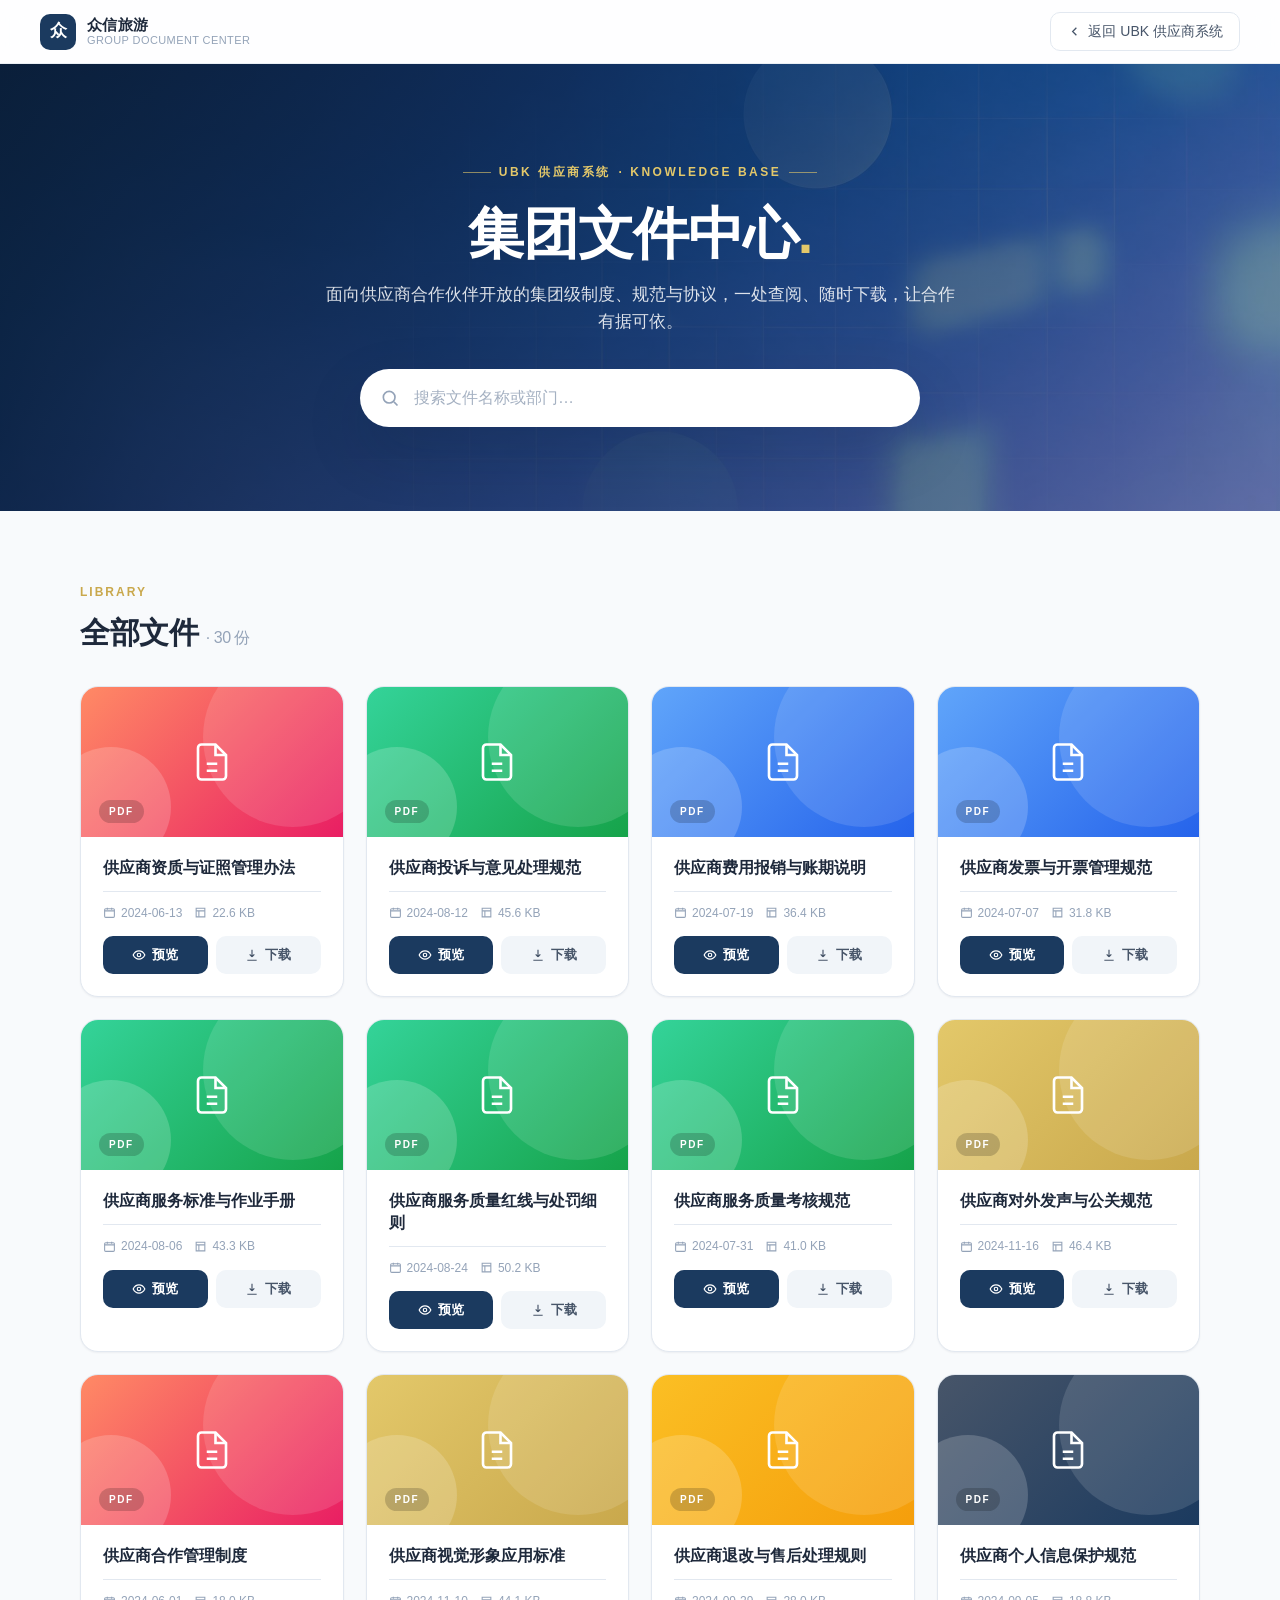
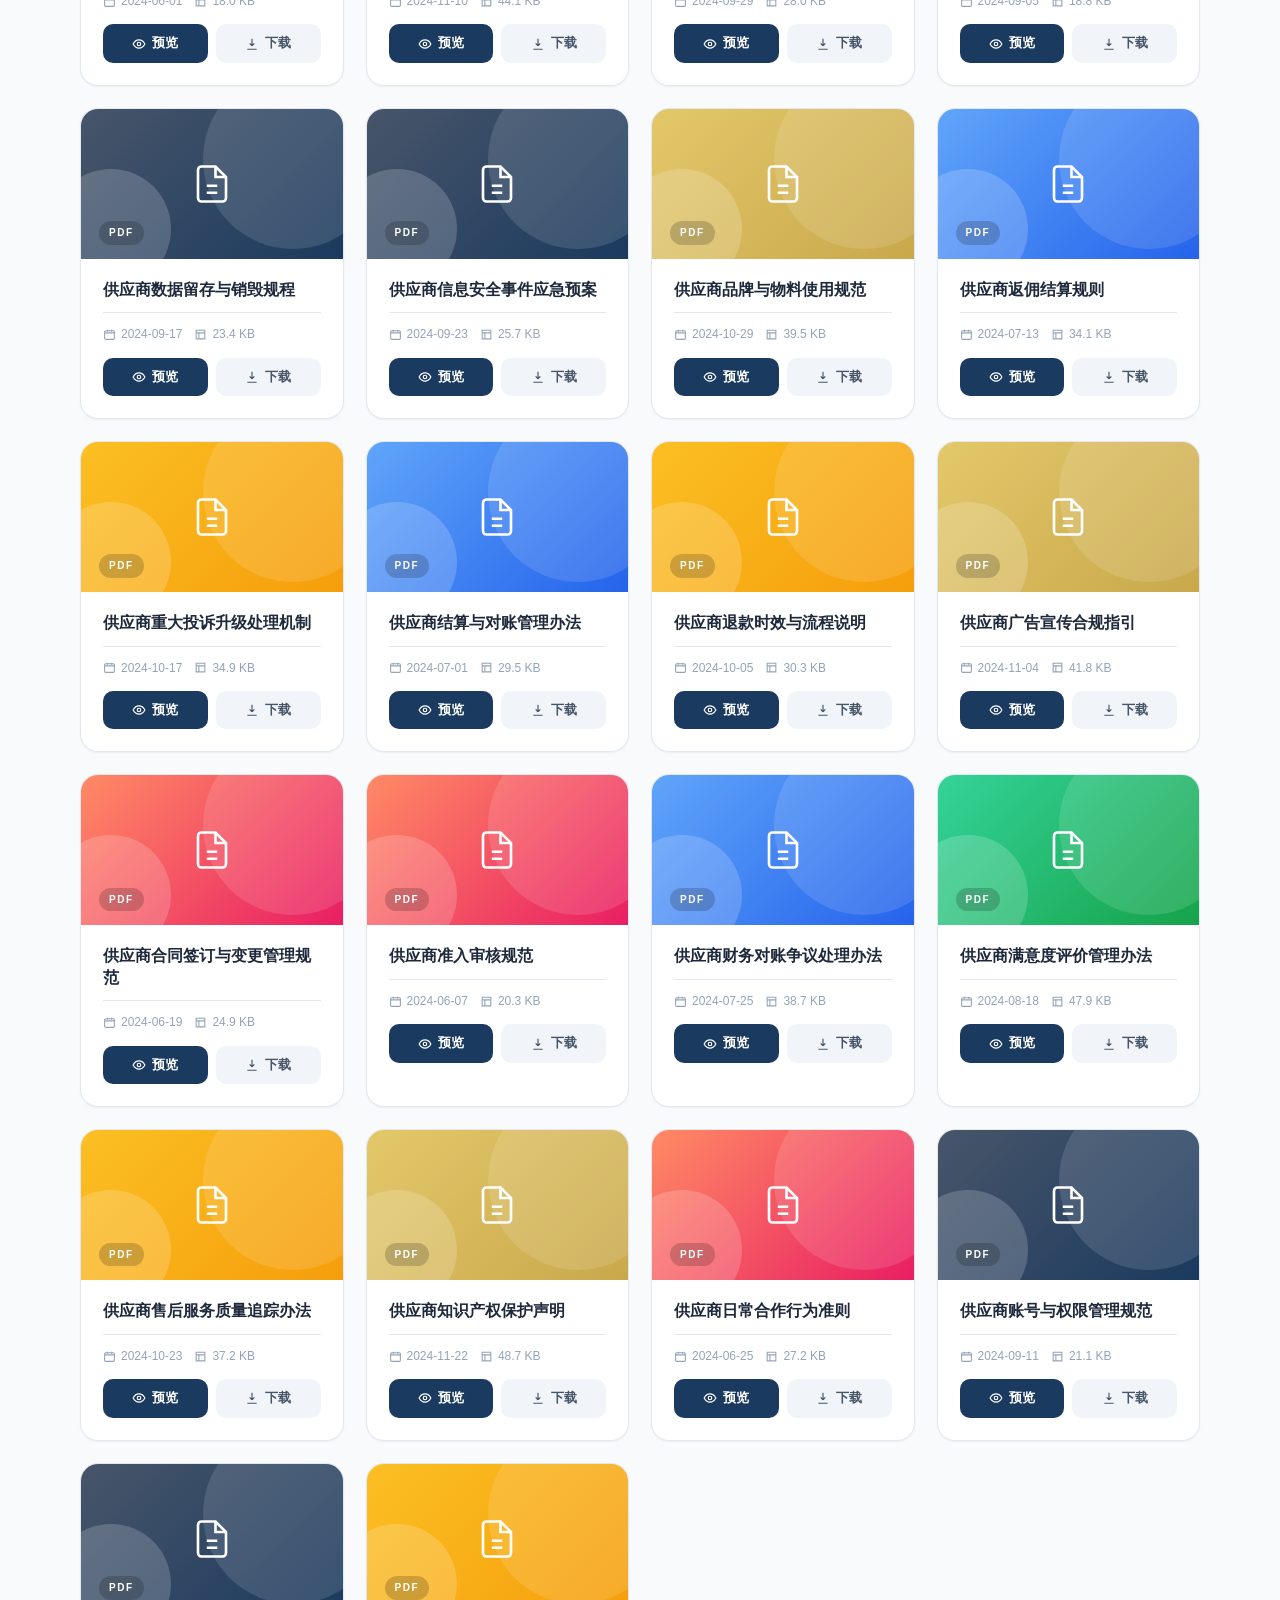
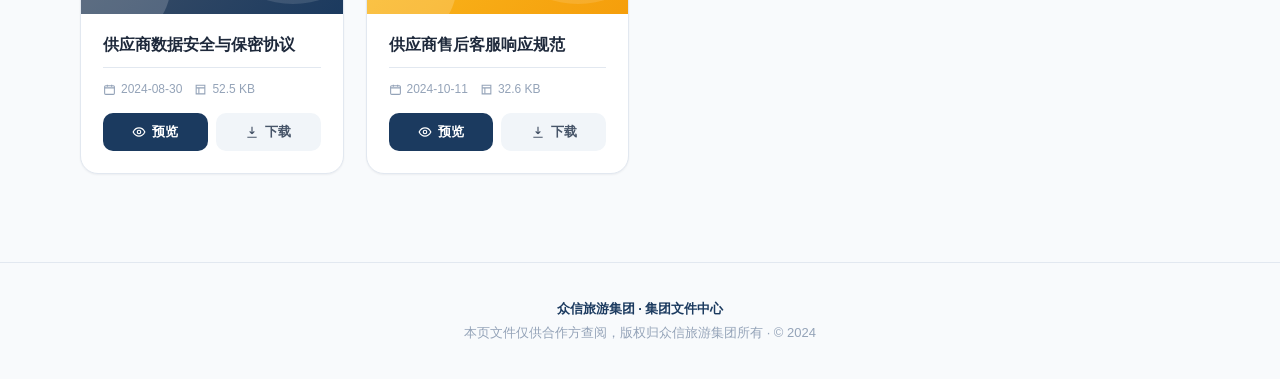
==== group-document-center.html @ 591ba65c "Upload group-document-center.html" ====
<!DOCTYPE html>
<html lang="zh-CN">
<head>
<meta charset="UTF-8" />
<meta name="viewport" content="width=device-width, initial-scale=1.0" />
<title>集团文件中心 · 众信旅游</title>
<style>
  :root {
    --navy: #1B3A5F;
    --navy-2: #12304f;
    --navy-3: #0e2740;
    --gold: #C9A84C;
    --gold-2: #e3c86a;
    --ink: #1E293B;
    --ink-2: #475569;
    --muted: #94A3B8;
    --line: #E2E8F0;
    --bg: #F8FAFC;
    --card: #FFFFFF;
    --shadow-sm: 0 1px 2px rgba(15,23,42,.05);
    --shadow-md: 0 12px 32px rgba(15,23,42,.08);
    --shadow-lg: 0 24px 60px rgba(15,23,42,.16);
    --radius: 18px;
  }
  * { box-sizing: border-box; margin: 0; padding: 0; }
  html { scroll-behavior: smooth; }
  body {
    font-family: "Inter", -apple-system, BlinkMacSystemFont, "PingFang SC", "Microsoft YaHei", "Helvetica Neue", sans-serif;
    color: var(--ink);
    background: var(--bg);
    font-size: 15px;
    line-height: 1.55;
    -webkit-font-smoothing: antialiased;
  }
  a { color: inherit; text-decoration: none; }
  button { font-family: inherit; cursor: pointer; border: none; background: none; }

  /* ===== Nav ===== */
  .nav {
    position: sticky; top: 0; z-index: 60;
    height: 64px; display: flex; align-items: center; gap: 12px;
    padding: 0 40px;
    background: rgba(255,255,255,.8);
    backdrop-filter: saturate(180%) blur(14px);
    border-bottom: 1px solid rgba(226,232,240,.7);
  }
  .nav .logo { display: flex; align-items: center; gap: 11px; }
  .logo-mark {
    width: 36px; height: 36px; border-radius: 10px;
    background: var(--navy); color: #fff; font-weight: 800; font-size: 17px;
    display: flex; align-items: center; justify-content: center;
  }
  .logo-text { line-height: 1.1; }
  .logo-text b { font-size: 15px; letter-spacing: .3px; }
  .logo-text span { display: block; font-size: 11px; color: var(--muted); letter-spacing: .4px; }
  .nav .spacer { flex: 1; }
  .nav-link {
    display: inline-flex; align-items: center; gap: 6px;
    padding: 8px 16px; border-radius: 10px; color: var(--ink-2);
    font-size: 14px; transition: .15s;
  }
  .nav-link:hover { color: var(--navy); background: #eef2f7; }
  .nav-link.ghost {
    border: 1px solid var(--line); background: #fff;
  }
  .nav-link.ghost:hover { border-color: var(--navy); }

  /* ===== Hero ===== */
  .hero {
    position: relative; overflow: hidden;
    color: #fff;
  }
  .hero-bg {
    position: absolute; inset: 0;
    background: url("assets/img/kb-hero-bg.jpg") center/cover no-repeat;
  }
  .hero-veil {
    position: absolute; inset: 0;
    background: linear-gradient(115deg, rgba(11,31,51,.92) 0%, rgba(20,48,82,.82) 45%, rgba(27,58,95,.55) 100%);
  }
  .hero-inner {
    position: relative; z-index: 2;
    max-width: 1120px; margin: 0 auto; padding: 92px 40px 84px;
    text-align: center;
  }
  .eyebrow {
    display: inline-flex; align-items: center; gap: 8px;
    font-size: 12px; letter-spacing: 2.5px; text-transform: uppercase;
    color: var(--gold-2); font-weight: 600; margin-bottom: 22px;
  }
  .eyebrow::before, .eyebrow::after { content: ""; width: 28px; height: 1px; background: rgba(227,200,106,.6); }
  .hero h1 {
    font-size: 56px; line-height: 1.08; font-weight: 800; letter-spacing: -1px;
    margin-bottom: 18px;
  }
  .hero h1 .gold { color: var(--gold-2); }
  .hero .lead {
    max-width: 640px; margin: 0 auto; font-size: 17px; color: rgba(255,255,255,.85);
  }
  .hero-search {
    position: relative; max-width: 560px; margin: 34px auto 0;
  }
  .hero-search svg { position: absolute; left: 20px; top: 50%; transform: translateY(-50%); color: var(--muted); }
  .hero-search input {
    width: 100%; height: 58px; border-radius: 30px; border: none;
    background: #fff; padding: 0 30px 0 54px; font-size: 16px; color: var(--ink);
    outline: none; box-shadow: var(--shadow-lg);
  }
  .hero-search input::placeholder { color: #a5b1c2; }

  /* ===== Sections ===== */
  .wrap { max-width: 1120px; margin: 0 auto; padding: 0 40px; }
  .section { padding: 72px 0 8px; }
  .section-head { display: flex; align-items: flex-end; justify-content: space-between; margin-bottom: 30px; }
  .section-head .kicker { font-size: 12px; letter-spacing: 2px; text-transform: uppercase; color: var(--gold); font-weight: 700; margin-bottom: 8px; }
  .section-head h2 { font-size: 30px; font-weight: 800; letter-spacing: -.5px; }
  .section-head .more { font-size: 13px; color: var(--muted); }

  /* ===== File cards (large) ===== */
  .file-grid { display: grid; grid-template-columns: repeat(4, 1fr); gap: 22px; }
  .file-card {
    border-radius: var(--radius); overflow: hidden; background: var(--card);
    border: 1px solid var(--line); box-shadow: var(--shadow-sm);
    transition: transform .22s, box-shadow .22s; text-align: left; width: 100%;
    display: flex; flex-direction: column;
  }
  .file-card:hover { transform: translateY(-5px); box-shadow: var(--shadow-md); }
  .file-cover {
    position: relative; height: 150px; overflow: hidden;
    display: flex; align-items: center; justify-content: center;
  }
  .file-cover .deco {
    position: absolute; width: 180px; height: 180px; border-radius: 50%;
    background: rgba(255,255,255,.12);
  }
  .file-cover .deco.d2 { width: 120px; height: 120px; background: rgba(255,255,255,.18); }
  .file-cover svg { position: relative; z-index: 2; color: #fff; }
  .file-cover .badge {
    position: absolute; bottom: 14px; left: 18px; z-index: 2;
    font-size: 10px; font-weight: 700; color: #fff; letter-spacing: 1.5px;
    background: rgba(0,0,0,.18); padding: 4px 10px; border-radius: 20px;
  }
  .file-body { padding: 20px 22px 22px; }
  .file-tags { display: flex; gap: 7px; margin-bottom: 9px; flex-wrap: wrap; }
  .tag { font-size: 11px; padding: 3px 10px; border-radius: 20px; font-weight: 500; }
  .file-title { font-size: 16px; font-weight: 700; color: var(--ink); line-height: 1.35; }
  .file-desc { font-size: 13px; color: var(--muted); margin-top: 6px; line-height: 1.5; }
  .file-meta {
    margin-top: 12px; padding-top: 12px; border-top: 1px solid var(--line);
    font-size: 12px; color: #94a3b8; display: flex; flex-wrap: wrap; gap: 12px;
  }
  .file-meta span { display: inline-flex; align-items: center; gap: 5px; }
  .file-actions { display: flex; gap: 8px; margin-top: 14px; }
  .file-actions .btn { flex: 1; justify-content: center; }
  .btn {
    display: inline-flex; align-items: center; gap: 6px;
    padding: 9px 16px; border-radius: 10px; font-size: 13px; font-weight: 600;
    transition: .15s;
  }
  .btn-primary { background: var(--navy); color: #fff; }
  .btn-primary:hover { background: var(--navy-2); }
  .btn-ghost { background: #f1f5f9; color: var(--ink-2); }
  .btn-ghost:hover { background: #e2e8f0; }

  .empty {
    text-align: center; padding: 70px 20px; color: var(--muted);
    border: 1px dashed var(--line); border-radius: var(--radius); background: #fff;
  }
  .empty svg { margin: 0 auto 12px; color: #cbd5e1; display: block; }

  /* ===== Footer ===== */
  .footer {
    margin-top: 80px; border-top: 1px solid var(--line);
    padding: 36px 40px; text-align: center; color: var(--muted); font-size: 13px;
  }
  .footer .f-logo { color: var(--navy); font-weight: 700; margin-bottom: 4px; }

  ::-webkit-scrollbar { width: 9px; }
  ::-webkit-scrollbar-thumb { background: #cbd5e1; border-radius: 5px; }
  ::-webkit-scrollbar-thumb:hover { background: #b6c2d1; }

  @media (max-width: 960px) {
    .file-grid { grid-template-columns: repeat(3, 1fr); }
    .hero h1 { font-size: 42px; }
  }
  @media (max-width: 620px) {
    .file-grid { grid-template-columns: repeat(2, 1fr); }
    .nav, .wrap { padding-left: 20px; padding-right: 20px; }
    .hero-inner { padding: 60px 20px 56px; }
    .hero h1 { font-size: 34px; }
  }
</style>
</head>
<body>

  <!-- ===== Nav ===== -->
  <header class="nav">
    <div class="logo">
      <div class="logo-mark">众</div>
      <div class="logo-text">
        <b>众信旅游</b>
        <span>GROUP DOCUMENT CENTER</span>
      </div>
    </div>
    <div class="spacer"></div>
    <a class="nav-link ghost" id="navBack" href="ubk-supplier-system.html">
      <svg width="15" height="15" viewBox="0 0 24 24" fill="none" stroke="currentColor" stroke-width="2"><path d="M15 18l-6-6 6-6"/></svg>
      <span id="navBackText">返回 UBK 系统</span>
    </a>
  </header>

  <!-- ===== Hero ===== -->
  <section class="hero">
    <div class="hero-bg"></div>
    <div class="hero-veil"></div>
    <div class="hero-inner">
      <div class="eyebrow"><span id="heroSysName">UBK 供应商系统</span> · Knowledge Base</div>
      <h1><span id="heroTitle">集团文件中心</span><span class="gold">.</span></h1>
      <p class="lead" id="heroLead">面向供应商合作伙伴开放的集团级制度、规范与协议，一处查阅、随时下载，让合作有据可依。</p>
      <div class="hero-search">
        <svg width="20" height="20" viewBox="0 0 24 24" fill="none" stroke="currentColor" stroke-width="2"><circle cx="11" cy="11" r="7"/><path d="m21 21-4.3-4.3"/></svg>
        <input type="text" id="heroSearch" placeholder="搜索文件名称或部门…" />
      </div>
    </div>
  </section>

  <!-- ===== 文件 ===== -->
  <section class="wrap section" id="files">
    <div class="files-main">
        <div class="section-head">
          <div>
            <div class="kicker">Library</div>
            <h2>全部文件 <span id="fileCount" style="font-size:16px;font-weight:500;color:var(--muted)"></span></h2>
          </div>
        </div>
        <div class="file-grid" id="fileGrid"></div>
        <div class="empty" id="empty" style="display:none">
          <svg width="48" height="48" viewBox="0 0 24 24" fill="none" stroke="currentColor" stroke-width="1.5"><path d="M3 8a2 2 0 0 1 2-2h4l2 2h8a2 2 0 0 1 2 2v8a2 2 0 0 1-2 2H5a2 2 0 0 1-2-2z"/></svg>
          未找到匹配的文件，试试其他关键词
        </div>
      </div>
  </section>

  <!-- ===== Footer ===== -->
  <footer class="footer">
    <div class="f-logo">众信旅游集团 · 集团文件中心</div>
    <div id="footerNote">本页文件仅供合作方查阅，版权归众信旅游集团所有 · © 2024</div>
  </footer>

<script>
  // ===== 数据 =====
  const CATEGORY_META = {
    "制度规范": { grad: "linear-gradient(135deg,#ff8a65,#e91e63)", tagBg: "#fde8ef", tagColor: "#c2185b", desc: "准入、履约与日常合作的基础制度", icon: "scale" },
    "结算财务": { grad: "linear-gradient(135deg,#60a5fa,#2563eb)", tagBg: "#e8f0fe", tagColor: "#1d4ed8", desc: "结算周期、对账规则与开票要求", icon: "coin" },
    "服务质量": { grad: "linear-gradient(135deg,#34d399,#16a34a)", tagBg: "#e7f6ec", tagColor: "#15803d", desc: "量化服务质量评价与考核体系", icon: "shield" },
    "信息安全": { grad: "linear-gradient(135deg,#475569,#1B3A5F)", tagBg: "#eef1f6", tagColor: "#1B3A5F", desc: "数据保密范围与安全管控义务", icon: "lock" },
    "售后规则": { grad: "linear-gradient(135deg,#fbbf24,#f59e0b)", tagBg: "#fdf1e2", tagColor: "#b45309", desc: "统一退改政策与售后响应标准", icon: "headset" },
    "品牌规范": { grad: "linear-gradient(135deg,#e3c86a,#c9a84c)", tagBg: "#fbf5e4", tagColor: "#8a6d1f", desc: "品牌标识与物料使用授权规范", icon: "badge" },
  };

  const SYS = {
    ubk: { name: "UBK 供应商系统", home: "ubk-supplier-system.html", heroTitle: "集团文件中心", heroLead: "面向供应商合作伙伴开放的集团级制度、规范与协议，一处查阅、随时下载，让合作有据可依。", audience: "合作方" },
    csp: { name: "CSP 门店服务系统", home: "csp-system.html", heroTitle: "集团文件中心", heroLead: "面向门店服务合作伙伴开放的集团级制度、规范与协议，一处查阅、随时下载，让经营有规可循。", audience: "合作方" },
    uom: { name: "UOM 运营管理系统", home: "uom-system.html", heroTitle: "集团文件中心", heroLead: "面向集团内部员工开放的集团级制度、规范与协议，一处查阅、随时下载，让工作有据可依。", audience: "集团内部员工" },
  };

  const SYS_PREFIX = { ubk: "供应商", csp: "门店", uom: "内部" };
  const CAT_FILE = { "制度规范": 0, "结算财务": 1, "服务质量": 2, "信息安全": 3, "售后规则": 4, "品牌规范": 5 };

  // [名称后缀, 分类, 部门, 描述]
  const DOC_TEMPLATES = [
    ["合作管理制度", "制度规范", "集团运营管理部", "规范合作方准入、日常合作与履约管理的基础制度。"],
    ["准入审核规范", "制度规范", "集团运营管理部", "明确合作方准入资质与审核流程。"],
    ["资质与证照管理办法", "制度规范", "集团运营管理部", "规定合作方资质证照的提交、核验与更新要求。"],
    ["合同签订与变更管理规范", "制度规范", "集团法务部", "规范合同起草、签订、变更与归档流程。"],
    ["日常合作行为准则", "制度规范", "集团运营管理部", "明确合作过程中的基本行为规范与红线。"],
    ["结算与对账管理办法", "结算财务", "集团财务部", "明确结算周期、对账规则与开票要求。"],
    ["发票与开票管理规范", "结算财务", "集团财务部", "规范发票开具、传递与核销流程。"],
    ["返佣结算规则", "结算财务", "集团财务部", "说明返佣计算口径、结算周期与发放方式。"],
    ["费用报销与账期说明", "结算财务", "集团财务部", "明确费用报销范围、账期与所需票据。"],
    ["财务对账争议处理办法", "结算财务", "集团财务部", "规定对账差异与争议的处理流程及时效。"],
    ["服务质量考核规范", "服务质量", "集团品质管理部", "建立量化服务质量评价与考核体系。"],
    ["服务标准与作业手册", "服务质量", "集团品质管理部", "统一服务流程、话术与作业标准。"],
    ["投诉与意见处理规范", "服务质量", "集团客户服务部", "规范投诉受理、响应与闭环处理流程。"],
    ["满意度评价管理办法", "服务质量", "集团客户服务部", "明确满意度调研与结果应用机制。"],
    ["服务质量红线与处罚细则", "服务质量", "集团品质管理部", "界定服务红线行为及对应处罚标准。"],
    ["数据安全与保密协议", "信息安全", "集团信息安全部", "界定数据保密范围与安全管控义务。"],
    ["个人信息保护规范", "信息安全", "集团信息安全部", "规范个人信息的收集、使用与保护要求。"],
    ["账号与权限管理规范", "信息安全", "集团信息安全部", "明确系统账号开通、权限分配与回收规则。"],
    ["数据留存与销毁规程", "信息安全", "集团信息安全部", "规定业务数据的留存期限与销毁方式。"],
    ["信息安全事件应急预案", "信息安全", "集团信息安全部", "明确安全事件的报告、处置与复盘流程。"],
    ["退改与售后处理规则", "售后规则", "集团客户服务部", "统一退改政策与售后响应标准。"],
    ["退款时效与流程说明", "售后规则", "集团客户服务部", "说明退款申请条件、时效与到账流程。"],
    ["售后客服响应规范", "售后规则", "集团客户服务部", "规范售后客服的响应时长与处理标准。"],
    ["重大投诉升级处理机制", "售后规则", "集团客户服务部", "建立重大投诉的分级与升级处理机制。"],
    ["售后服务质量追踪办法", "售后规则", "集团客户服务部", "明确售后问题的跟踪、回访与闭环管理。"],
    ["品牌与物料使用规范", "品牌规范", "集团品牌市场部", "规范品牌标识与物料使用授权。"],
    ["广告宣传合规指引", "品牌规范", "集团品牌市场部", "明确广告宣传的内容边界与合规要求。"],
    ["视觉形象应用标准", "品牌规范", "集团品牌市场部", "统一品牌视觉元素的应用规范。"],
    ["对外发声与公关规范", "品牌规范", "集团品牌市场部", "规范对外发声、媒体互动与舆情应对。"],
    ["知识产权保护声明", "品牌规范", "集团法务部", "明确知识产权归属与使用限制。"],
  ];

  const REAL_FILES = {
    ubk: [
      "group-documents/ubk/供应商合作管理制度.pdf", "group-documents/ubk/供应商结算与对账管理办法.pdf", "group-documents/ubk/供应商服务质量考核规范.pdf",
      "group-documents/ubk/产品数据安全与保密协议.pdf", "group-documents/ubk/退改与售后处理规则.pdf", "group-documents/ubk/集团品牌与物料使用规范.pdf",
    ],
    csp: [
      "group-documents/csp/门店合作与服务管理制度.pdf", "group-documents/csp/门店结算与返佣管理办法.pdf", "group-documents/csp/门店服务质量考核规范.pdf",
      "group-documents/csp/门店数据安全与保密协议.pdf", "group-documents/csp/门店退改与售后处理规则.pdf", "group-documents/csp/门店品牌与物料使用规范.pdf",
    ],
    uom: [
      "group-documents/uom/内部合作管理制度.pdf", "group-documents/uom/内部结算与对账管理办法.pdf", "group-documents/uom/内部服务质量考核规范.pdf",
      "group-documents/uom/内部数据安全与保密协议.pdf", "group-documents/uom/内部退改与售后处理规则.pdf", "group-documents/uom/内部品牌与物料使用规范.pdf",
    ],
  };

  const DOCS_BY_SYS = {};
  Object.keys(SYS).forEach((key) => {
    const p = SYS_PREFIX[key];
    const rfs = REAL_FILES[key];
    DOCS_BY_SYS[key] = DOC_TEMPLATES.map((t, i) => {
      const d = new Date(2024, 5, 1);
      d.setDate(d.getDate() + i * 6);
      return {
        name: p + t[0] + ".pdf",
        category: t[1],
        dept: t[2],
        desc: t[3],
        size: (18 + ((i * 2.3) % 36)).toFixed(1) + " KB",
        date: d.toISOString().slice(0, 10),
        file: rfs[CAT_FILE[t[1]]],
      };
    });
    // 打乱不同颜色卡片（文件类型）的排列顺序，避免同色分组
    const arr = DOCS_BY_SYS[key];
    for (let i = arr.length - 1; i > 0; i--) {
      const j = Math.floor(Math.random() * (i + 1));
      [arr[i], arr[j]] = [arr[j], arr[i]];
    }
  });

  const ICONS = {
    scale: '<path d="M12 3v18M8 21h8M5 7h14M5 7l-2 6a3 3 0 0 0 6 0L7 7M19 7l-2 6a3 3 0 0 0 6 0l-2-6"/>',
    coin: '<circle cx="12" cy="12" r="9"/><path d="M15 8.5c-.5-1-1.7-1.5-3-1.5-2 0-3.5 1-3.5 2.6 0 3.8 7 1.9 7 5.4 0 1.6-1.5 2.6-3.5 2.6-1.3 0-2.5-.5-3-1.5M12 5.5v13"/>',
    shield: '<path d="M12 3l8 3v6c0 4.5-3.2 7.6-8 9-4.8-1.4-8-4.5-8-9V6l8-3z"/><path d="M12 9v4m0 2.5h.01"/>',
    lock: '<rect x="5" y="11" width="14" height="9" rx="2"/><path d="M8 11V8a4 4 0 0 1 8 0v3"/><path d="M12 15v2"/>',
    headset: '<path d="M4 13a8 8 0 0 1 16 0"/><path d="M4 13v4a2 2 0 0 0 2 2h1v-6H6a2 2 0 0 0-2 2z"/><path d="M20 13v4a2 2 0 0 1-2 2h-1v-6h1a2 2 0 0 1 2 2z"/><path d="M18 19a3 3 0 0 1-3 3h-2"/>',
    badge: '<path d="M12 2l2.4 2.4 3.4-.5.5 3.4L21 9.7l-1.7 3 1.7 3-2.7 2.4-.5 3.4-3.4-.5L12 23l-2.4-2.4-3.4.5-.5-3.4L3 15.3l1.7-3L3 9.3l2.7-2.4.5-3.4 3.4.5z"/><path d="M9 12l2 2 4-4"/>',
    pdf: '<path d="M14 2H6a2 2 0 0 0-2 2v16a2 2 0 0 0 2 2h12a2 2 0 0 0 2-2V8z"/><path d="M14 2v6h6"/><path d="M9 13h6M9 17h6"/>',
    eye: '<path d="M2 12s3.5-7 10-7 10 7 10 7-3.5 7-10 7-10-7-10-7z"/><circle cx="12" cy="12" r="3"/>',
    download: '<path d="M12 3v12m0 0 4-4m-4 4-4-4"/><path d="M4 21h16"/>',
    arrow: '<path d="m6 9 6 6 6-6"/>',
    calendar: '<rect x="3" y="5" width="18" height="16" rx="2"/><path d="M3 9h18M8 3v4M16 3v4"/>',
    doc: '<path d="M4 4h16v16H4z"/><path d="M4 9h16M9 9v11"/>',
    building: '<path d="M3 21h18M5 21V5a1 1 0 0 1 1-1h8a1 1 0 0 1 1 1v16M15 9h4a1 1 0 0 1 1 1v11M9 8h2M9 12h2M9 16h2"/>',
  };

  let keyword = "";

  const _q = new URLSearchParams(location.search).get("sys");
  const sys = SYS[_q] ? _q : "ubk";
  const currentDocs = DOCS_BY_SYS[sys];
  const currentSysMeta = SYS[sys];

  const fileGrid = document.getElementById("fileGrid");
  const empty = document.getElementById("empty");
  const fileCount = document.getElementById("fileCount");

  // ===== 文件卡片渲染 =====
  function renderFiles() {
    const filtered = currentDocs.filter(d =>
      d.name.toLowerCase().includes(keyword) ||
      d.dept.toLowerCase().includes(keyword)
    );
    fileCount.textContent = `· ${filtered.length} 份`;
    empty.style.display = filtered.length ? "none" : "block";
    fileGrid.innerHTML = filtered.map((d) => {
      const m = CATEGORY_META[d.category];
      return `
      <article class="file-card">
        <div class="file-cover" style="background:${m.grad}">
          <span class="deco" style="top:-40px;right:-40px"></span>
          <span class="deco d2" style="bottom:-30px;left:-30px"></span>
          <svg width="42" height="42" viewBox="0 0 24 24" fill="none" stroke="currentColor" stroke-width="1.5">${ICONS.pdf}</svg>
          <span class="badge">PDF</span>
        </div>
        <div class="file-body">
          <div class="file-title">${d.name.replace(".pdf","")}</div>
          <div class="file-meta">
            <span><svg width="13" height="13" viewBox="0 0 24 24" fill="none" stroke="currentColor" stroke-width="2">${ICONS.calendar}</svg>${d.date}</span>
            <span><svg width="13" height="13" viewBox="0 0 24 24" fill="none" stroke="currentColor" stroke-width="2">${ICONS.doc}</svg>${d.size}</span>
          </div>
          <div class="file-actions">
            <a class="btn btn-primary" href="${d.file}" target="_blank" rel="noopener">
              <svg width="14" height="14" viewBox="0 0 24 24" fill="none" stroke="currentColor" stroke-width="2">${ICONS.eye}</svg>
              预览
            </a>
            <a class="btn btn-ghost" href="${d.file}" download="${d.name}">
              <svg width="14" height="14" viewBox="0 0 24 24" fill="none" stroke="currentColor" stroke-width="2">${ICONS.download}</svg>
              下载
            </a>
          </div>
        </div>
      </article>`;
    }).join("");
  }

  // ===== 搜索 =====
  document.getElementById("heroSearch").addEventListener("input", (e) => {
    keyword = e.target.value.trim().toLowerCase();
    renderFiles();
    document.getElementById("files").scrollIntoView({ behavior: "smooth" });
  });

  // ===== 顶部文案与返回 =====
  function renderHero() {
    document.getElementById("heroSysName").textContent = currentSysMeta.name;
    document.getElementById("heroTitle").textContent = currentSysMeta.heroTitle;
    document.getElementById("heroLead").textContent = currentSysMeta.heroLead;
    const backText = `返回 ${currentSysMeta.name}`;
    document.getElementById("navBack").href = currentSysMeta.home;
    document.getElementById("navBackText").textContent = backText;
    document.getElementById("footerNote").textContent = `本页文件仅供${currentSysMeta.audience}查阅，版权归众信旅游集团所有 · © 2024`;
  }

  // init
  renderHero();
  renderFiles();
</script>
</body>
</html>
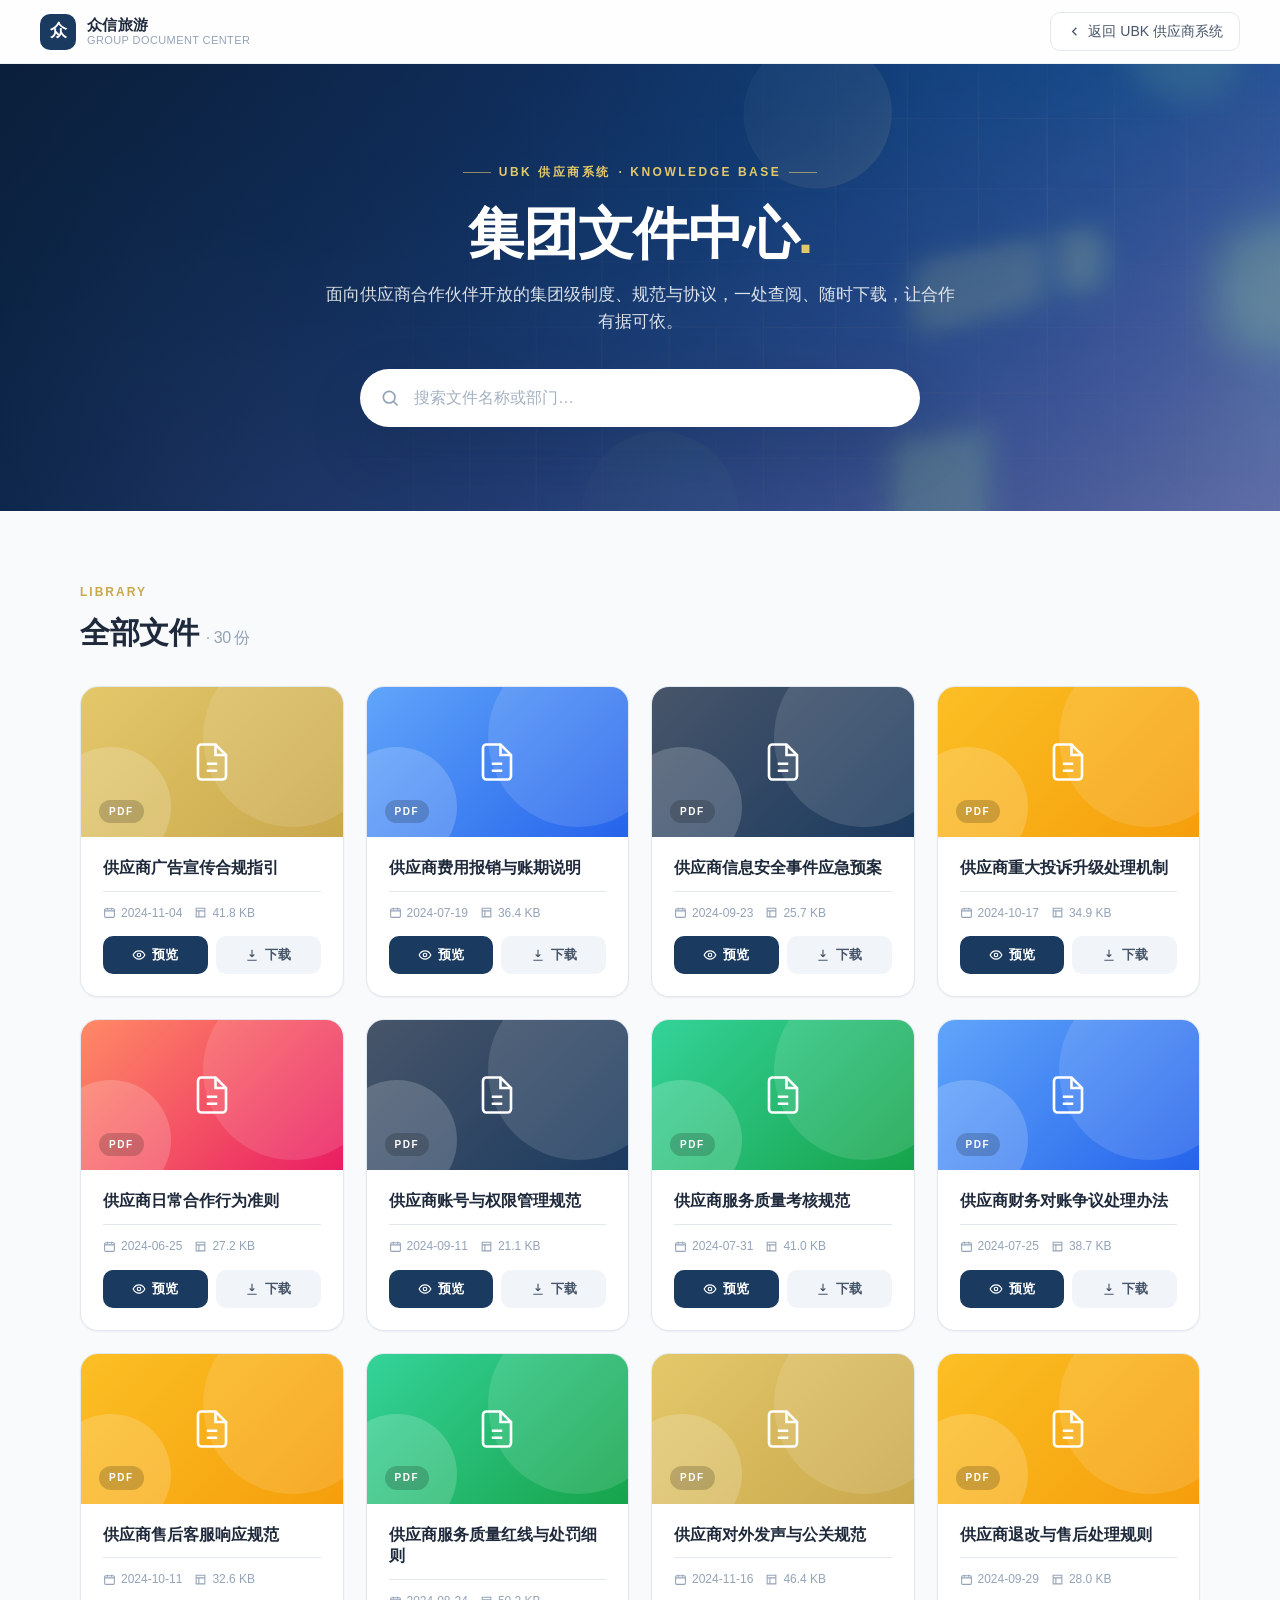
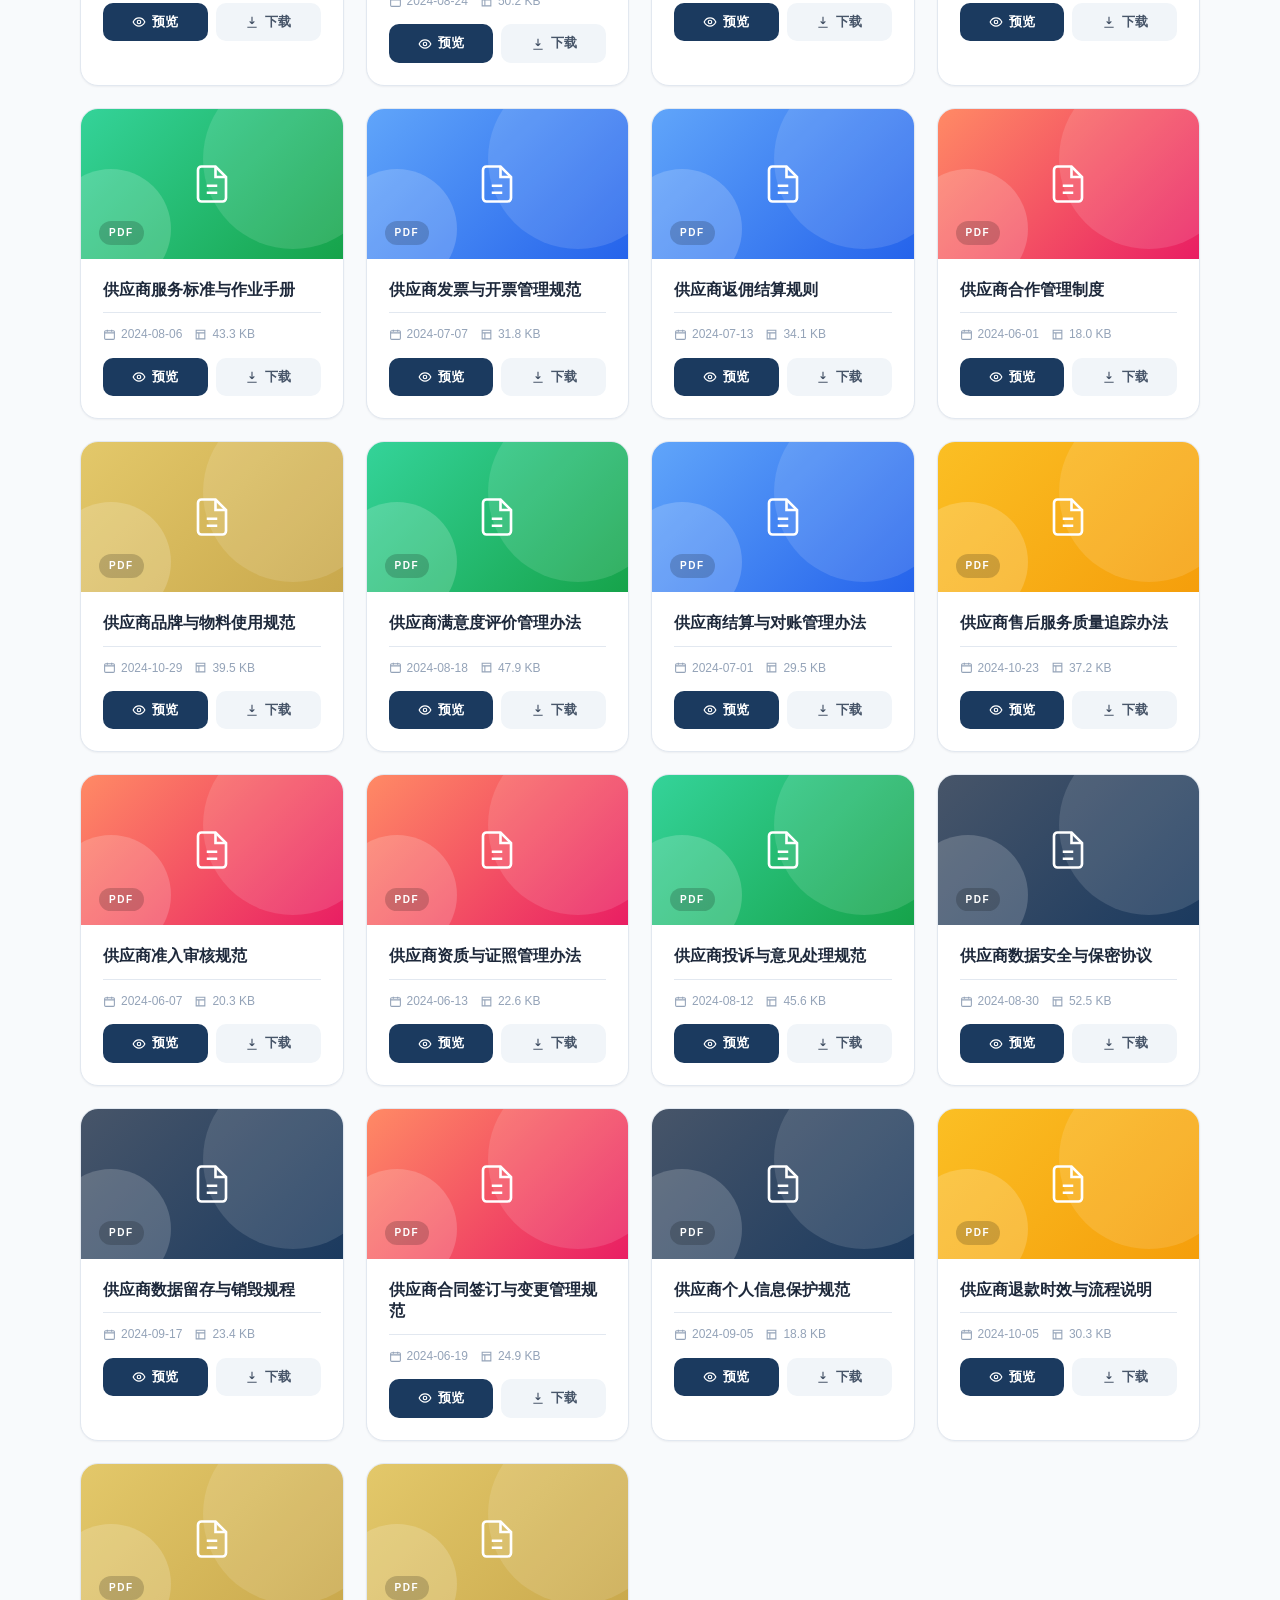
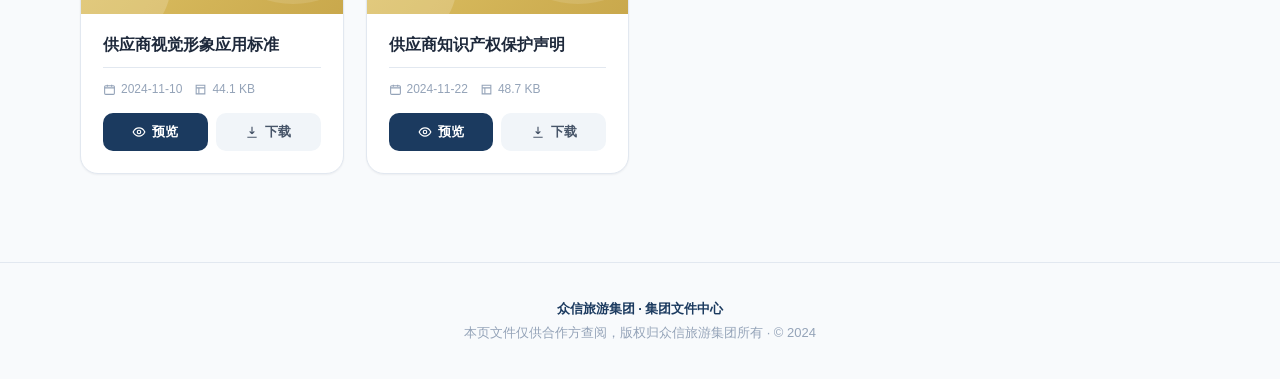
==== commit 8c60e28b: "Update group-document-center.html" ====
--- a/group-document-center.html
+++ b/group-document-center.html
@@ -116,6 +116,22 @@
   .section-head h2 { font-size: 30px; font-weight: 800; letter-spacing: -.5px; }
   .section-head .more { font-size: 13px; color: var(--muted); }
 
+  /* ===== 分类 Tab ===== */
+  .filter-tabs { display: flex; flex-wrap: wrap; gap: 10px; margin: -8px 0 26px; }
+  .ftab {
+    display: inline-flex; align-items: center; gap: 7px;
+    padding: 8px 16px; border-radius: 22px; font-size: 13px; font-weight: 600;
+    color: var(--ink-2); background: #fff; border: 1px solid var(--line);
+    transition: .15s; cursor: pointer;
+  }
+  .ftab:hover { border-color: var(--navy); color: var(--navy); }
+  .ftab.active { background: var(--navy); color: #fff; border-color: var(--navy); }
+  .ftab .cnt {
+    font-size: 11px; font-weight: 700; padding: 1px 7px; border-radius: 12px;
+    background: #eef2f7; color: var(--ink-2);
+  }
+  .ftab.active .cnt { background: rgba(255,255,255,.22); color: #fff; }
+
   /* ===== File cards (large) ===== */
   .file-grid { display: grid; grid-template-columns: repeat(4, 1fr); gap: 22px; }
   .file-card {
@@ -233,6 +249,7 @@
             <h2>全部文件 <span id="fileCount" style="font-size:16px;font-weight:500;color:var(--muted)"></span></h2>
           </div>
         </div>
+        <div class="filter-tabs" id="filterTabs" style="display:none"></div>
         <div class="file-grid" id="fileGrid"></div>
         <div class="empty" id="empty" style="display:none">
           <svg width="48" height="48" viewBox="0 0 24 24" fill="none" stroke="currentColor" stroke-width="1.5"><path d="M3 8a2 2 0 0 1 2-2h4l2 2h8a2 2 0 0 1 2 2v8a2 2 0 0 1-2 2H5a2 2 0 0 1-2-2z"/></svg>
@@ -261,11 +278,32 @@
   const SYS = {
     ubk: { name: "UBK 供应商系统", home: "ubk-supplier-system.html", heroTitle: "集团文件中心", heroLead: "面向供应商合作伙伴开放的集团级制度、规范与协议，一处查阅、随时下载，让合作有据可依。", audience: "合作方" },
     csp: { name: "CSP 门店服务系统", home: "csp-system.html", heroTitle: "集团文件中心", heroLead: "面向门店服务合作伙伴开放的集团级制度、规范与协议，一处查阅、随时下载，让经营有规可循。", audience: "合作方" },
-    uom: { name: "UOM 运营管理系统", home: "uom-system.html", heroTitle: "集团文件中心", heroLead: "面向集团内部员工开放的集团级制度、规范与协议，一处查阅、随时下载，让工作有据可依。", audience: "集团内部员工" },
+    uom: { name: "UOM 运营管理系统", home: "uom-system.html", heroTitle: "UOM标准文件", heroLead: "面向集团内部员工开放的集团级制度、规范与协议，一处查阅、随时下载，让工作有据可依。", audience: "集团内部员工" },
   };
 
   const SYS_PREFIX = { ubk: "供应商", csp: "门店", uom: "内部" };
   const CAT_FILE = { "制度规范": 0, "结算财务": 1, "服务质量": 2, "信息安全": 3, "售后规则": 4, "品牌规范": 5 };
+
+  // ===== 3 大类归并（UOM 用）=====
+  const MAJOR_NAMES = ["制度与规范", "财务结算", "服务与安全"];
+  const MAJOR_META = {
+    "制度与规范": { bg: "#fde8ef", color: "#c2185b" },
+    "财务结算":   { bg: "#e8f0fe", color: "#1d4ed8" },
+    "服务与安全": { bg: "#e7f6ec", color: "#15803d" },
+  };
+  const MAJOR_OF = {
+    "制度规范": "制度与规范", "品牌规范": "制度与规范",
+    "结算财务": "财务结算",
+    "服务质量": "服务与安全", "信息安全": "服务与安全", "售后规则": "服务与安全",
+  };
+  const CODE_L = "ABCDEFGHJKLMNPQRSTUVWXYZ";
+  function docCode(i) {
+    const a = CODE_L[i % CODE_L.length];
+    const n = String(100 + ((i * 37 + 11) % 800)).padStart(3, "0");
+    const b = CODE_L[(i * 7 + 3) % CODE_L.length];
+    const c = CODE_L[(i * 5 + 9) % CODE_L.length];
+    return `Q/UTOUR ${a}${n}${b}${c} 2026`;
+  }
 
   // [名称后缀, 分类, 部门, 描述]
   const DOC_TEMPLATES = [
@@ -326,8 +364,10 @@
       return {
         name: p + t[0] + ".pdf",
         category: t[1],
+        major: MAJOR_OF[t[1]],
         dept: t[2],
         desc: t[3],
+        code: docCode(i),
         size: (18 + ((i * 2.3) % 36)).toFixed(1) + " KB",
         date: d.toISOString().slice(0, 10),
         file: rfs[CAT_FILE[t[1]]],
@@ -358,6 +398,7 @@
   };
 
   let keyword = "";
+  let activeTab = "全部";
 
   const _q = new URLSearchParams(location.search).get("sys");
   const sys = SYS[_q] ? _q : "ubk";
@@ -367,17 +408,42 @@
   const fileGrid = document.getElementById("fileGrid");
   const empty = document.getElementById("empty");
   const fileCount = document.getElementById("fileCount");
+  const filterTabs = document.getElementById("filterTabs");
+
+  // ===== 分类 Tab（仅 UOM）=====
+  function buildTabs() {
+    if (sys !== "uom") return;
+    const tabs = ["全部", ...MAJOR_NAMES];
+    filterTabs.innerHTML = tabs.map((t) => {
+      const cnt = t === "全部" ? currentDocs.length : currentDocs.filter(d => d.major === t).length;
+      const on = t === activeTab ? " active" : "";
+      return `<button class="ftab${on}" data-tab="${t}">${t}<span class="cnt">${cnt}</span></button>`;
+    }).join("");
+    filterTabs.style.display = "flex";
+    filterTabs.querySelectorAll(".ftab").forEach((btn) => {
+      btn.addEventListener("click", () => {
+        activeTab = btn.dataset.tab;
+        buildTabs();
+        renderFiles();
+      });
+    });
+  }
 
   // ===== 文件卡片渲染 =====
   function renderFiles() {
-    const filtered = currentDocs.filter(d =>
-      d.name.toLowerCase().includes(keyword) ||
-      d.dept.toLowerCase().includes(keyword)
-    );
+    const filtered = currentDocs.filter(d => {
+      const kwOk = !keyword || d.name.toLowerCase().includes(keyword) || d.dept.toLowerCase().includes(keyword);
+      const tabOk = activeTab === "全部" || d.major === activeTab;
+      return kwOk && tabOk;
+    });
     fileCount.textContent = `· ${filtered.length} 份`;
     empty.style.display = filtered.length ? "none" : "block";
+    const isUom = sys === "uom";
     fileGrid.innerHTML = filtered.map((d) => {
       const m = CATEGORY_META[d.category];
+      const tag = isUom
+        ? `<div class="file-tags"><span class="tag" style="background:${MAJOR_META[d.major].bg};color:${MAJOR_META[d.major].color}">${d.major}</span></div>`
+        : "";
       return `
       <article class="file-card">
         <div class="file-cover" style="background:${m.grad}">
@@ -387,13 +453,14 @@
           <span class="badge">PDF</span>
         </div>
         <div class="file-body">
-          <div class="file-title">${d.name.replace(".pdf","")}</div>
+          ${tag}
+          <div class="file-title">${isUom ? `${d.code} ${d.name.replace(".pdf","")}` : d.name.replace(".pdf","")}</div>
           <div class="file-meta">
             <span><svg width="13" height="13" viewBox="0 0 24 24" fill="none" stroke="currentColor" stroke-width="2">${ICONS.calendar}</svg>${d.date}</span>
             <span><svg width="13" height="13" viewBox="0 0 24 24" fill="none" stroke="currentColor" stroke-width="2">${ICONS.doc}</svg>${d.size}</span>
           </div>
           <div class="file-actions">
-            <a class="btn btn-primary" href="${d.file}" target="_blank" rel="noopener">
+            <a class="btn btn-primary" href="file-preview.html?sys=${sys}&name=${encodeURIComponent(d.name)}&code=${encodeURIComponent(d.code)}&major=${encodeURIComponent(d.major)}&file=${encodeURIComponent(d.file)}&date=${d.date}&size=${encodeURIComponent(d.size)}&dept=${encodeURIComponent(d.dept)}&desc=${encodeURIComponent(d.desc)}" target="_blank" rel="noopener">
               <svg width="14" height="14" viewBox="0 0 24 24" fill="none" stroke="currentColor" stroke-width="2">${ICONS.eye}</svg>
               预览
             </a>
@@ -418,6 +485,7 @@
   function renderHero() {
     document.getElementById("heroSysName").textContent = currentSysMeta.name;
     document.getElementById("heroTitle").textContent = currentSysMeta.heroTitle;
+    document.title = `${currentSysMeta.heroTitle} · 众信旅游`;
     document.getElementById("heroLead").textContent = currentSysMeta.heroLead;
     const backText = `返回 ${currentSysMeta.name}`;
     document.getElementById("navBack").href = currentSysMeta.home;
@@ -427,6 +495,7 @@
 
   // init
   renderHero();
+  buildTabs();
   renderFiles();
 </script>
 </body>
